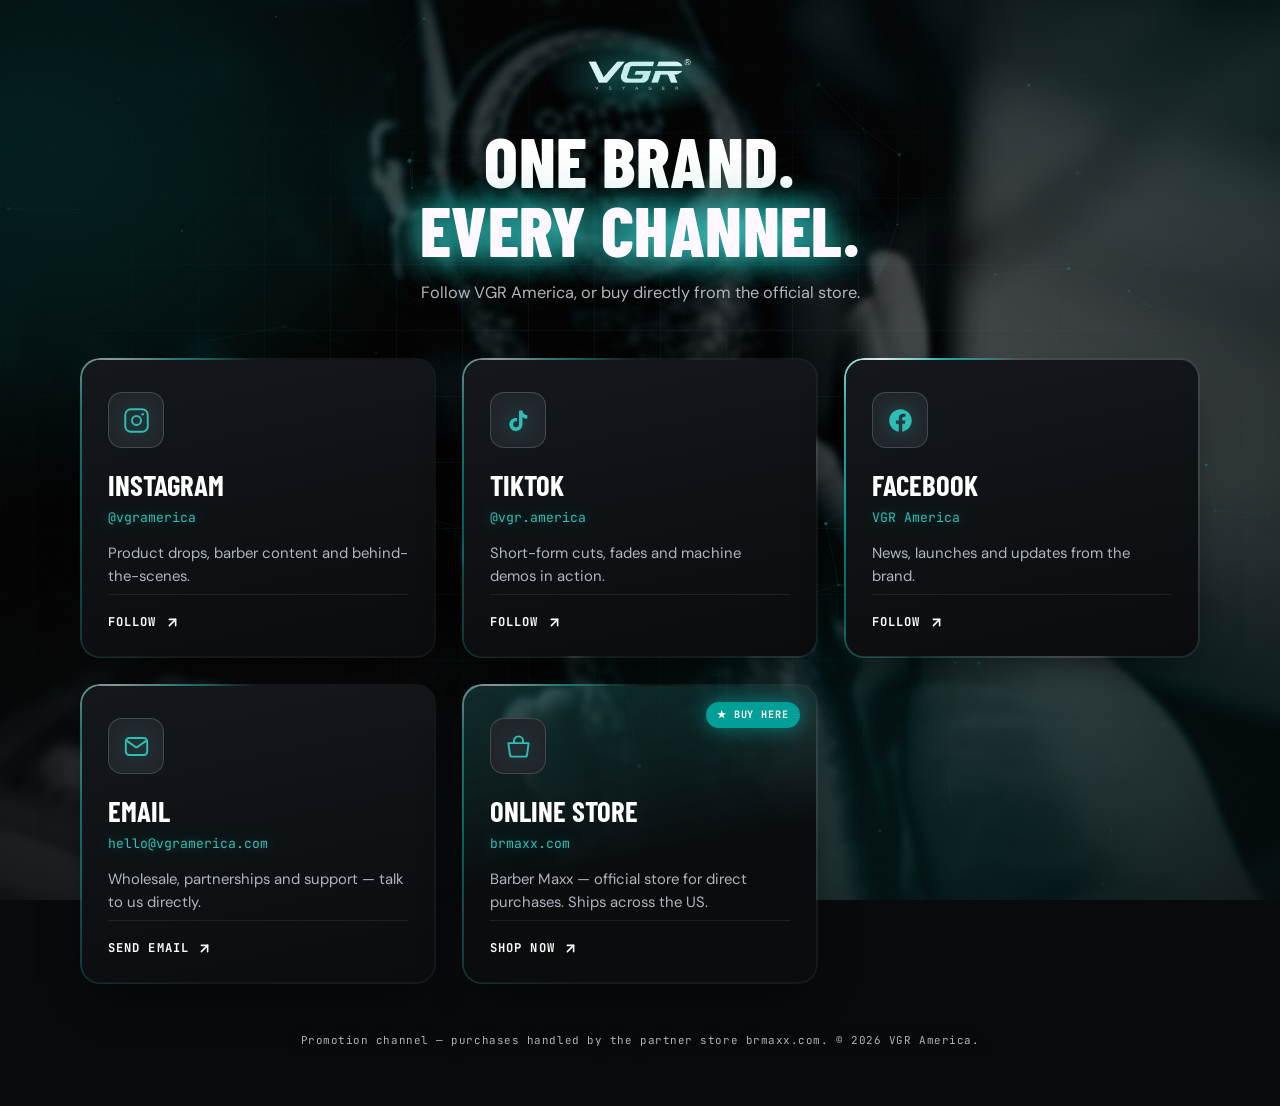
==== index.html @ c3812bc0 "Initial commit: VGR contacts page Co-Authored-By: Claude Opus 5 <noreply@anthropic.com>" ====
<!DOCTYPE html>
<html lang="en">
<head>
<meta charset="UTF-8">
<meta name="viewport" content="width=device-width, initial-scale=1.0">
<title>VGR America — Contacts</title>
<meta name="description" content="Official VGR America channels: Instagram, TikTok, Facebook, email (hello@vgramerica.com) and the Barber Maxx store (brmaxx.com) for direct purchases.">
<meta name="robots" content="index, follow">
<meta property="og:title" content="VGR America — Contacts">
<meta property="og:description" content="Instagram, TikTok, Facebook, email and the official store for direct purchases.">
<meta property="og:type" content="website">
<link rel="preconnect" href="https://fonts.googleapis.com">
<link rel="preconnect" href="https://fonts.gstatic.com" crossorigin>
<link rel="stylesheet" href="styles.css">
<link rel="stylesheet" href="contacts.css">
</head>
<body class="contacts-page">

<!-- FX LAYERS -->
<div class="fx" aria-hidden="true">
  <div class="fx-media">
    <img class="fx-photo" src="assets/img/bg/clipper-blue.jpg" alt="" fetchpriority="high">
    <video class="fx-video" id="fxVideo" playsinline muted loop preload="none" poster="assets/img/bg/clipper-blue.jpg">
      <source src="assets/video/bg.mp4" type="video/mp4">
    </video>
  </div>
  <div class="fx-duotone"></div>
  <div class="fx-aurora"></div>
  <div class="fx-grid"></div>
  <div class="fx-scan"></div>
  <canvas class="fx-particles" id="fxParticles"></canvas>
  <div class="fx-noise"></div>
  <div class="fx-vignette"></div>
</div>

<main class="stage">

  <div class="brandmark reveal" style="--d:0ms">
    <img src="assets/img/brand/logo-vgr-white.png" alt="VGR Voyager" width="120" height="35">
    <span class="brandmark-glow" aria-hidden="true"></span>
  </div>

  <h1 class="stage-title reveal" style="--d:90ms">
    <span class="line">One brand.</span>
    <span class="line accent" data-text="Every channel.">Every channel.</span>
  </h1>

  <p class="stage-sub reveal" style="--d:180ms">Follow VGR America, or buy directly from the official store.</p>

  <div class="cgrid">

    <!-- INSTAGRAM -->
    <a class="ccard reveal" style="--d:280ms" href="https://www.instagram.com/vgramerica/" target="_blank" rel="noopener" aria-label="VGR America on Instagram">
      <span class="ccard-beam" aria-hidden="true"></span>
      <span class="ccard-spot" aria-hidden="true"></span>
      <span class="ccard-inner">
        <span class="ccard-icon" aria-hidden="true">
          <svg viewBox="0 0 24 24" fill="none" stroke="currentColor" stroke-width="1.7" stroke-linecap="round" stroke-linejoin="round">
            <rect x="2" y="2" width="20" height="20" rx="5"></rect>
            <circle cx="12" cy="12" r="4"></circle>
            <circle cx="17.5" cy="6.5" r="1.1" fill="currentColor" stroke="none"></circle>
          </svg>
        </span>
        <span class="ccard-label">Instagram</span>
        <span class="ccard-handle">@vgramerica</span>
        <span class="ccard-desc">Product drops, barber content and behind-the-scenes.</span>
        <span class="ccard-go">
          <span class="ccard-go-text">Follow</span>
          <svg viewBox="0 0 24 24" fill="none" stroke="currentColor" stroke-width="2.5" stroke-linecap="round" stroke-linejoin="round" aria-hidden="true"><path d="M7 17 17 7"></path><path d="M7 7h10v10"></path></svg>
        </span>
      </span>
    </a>

    <!-- TIKTOK -->
    <a class="ccard reveal" style="--d:380ms" href="https://www.tiktok.com/@vgr.america" target="_blank" rel="noopener" aria-label="VGR America on TikTok">
      <span class="ccard-beam" aria-hidden="true"></span>
      <span class="ccard-spot" aria-hidden="true"></span>
      <span class="ccard-inner">
        <span class="ccard-icon" aria-hidden="true">
          <svg viewBox="0 0 24 24" fill="currentColor">
            <path d="M16.6 5.82A4.28 4.28 0 0 1 15.54 3h-3.09v12.4a2.59 2.59 0 1 1-1.84-2.48V9.77a5.86 5.86 0 1 0 4.93 5.78V9.01a7.35 7.35 0 0 0 4.3 1.38V7.3a4.28 4.28 0 0 1-3.24-1.48z"></path>
          </svg>
        </span>
        <span class="ccard-label">TikTok</span>
        <span class="ccard-handle">@vgr.america</span>
        <span class="ccard-desc">Short-form cuts, fades and machine demos in action.</span>
        <span class="ccard-go">
          <span class="ccard-go-text">Follow</span>
          <svg viewBox="0 0 24 24" fill="none" stroke="currentColor" stroke-width="2.5" stroke-linecap="round" stroke-linejoin="round" aria-hidden="true"><path d="M7 17 17 7"></path><path d="M7 7h10v10"></path></svg>
        </span>
      </span>
    </a>

    <!-- FACEBOOK -->
    <a class="ccard reveal" style="--d:480ms" href="https://www.facebook.com/profile.php?id=61591573622554" target="_blank" rel="noopener" aria-label="VGR America on Facebook">
      <span class="ccard-beam" aria-hidden="true"></span>
      <span class="ccard-spot" aria-hidden="true"></span>
      <span class="ccard-inner">
        <span class="ccard-icon" aria-hidden="true">
          <svg viewBox="0 0 24 24" fill="currentColor">
            <path d="M22 12.06C22 6.5 17.52 2 12 2S2 6.5 2 12.06c0 5.02 3.66 9.18 8.44 9.94v-7.03H7.9v-2.91h2.54V9.85c0-2.52 1.49-3.91 3.77-3.91 1.09 0 2.24.2 2.24.2v2.46h-1.26c-1.24 0-1.63.78-1.63 1.57v1.89h2.78l-.44 2.91h-2.34V22c4.78-.76 8.44-4.92 8.44-9.94z"></path>
          </svg>
        </span>
        <span class="ccard-label">Facebook</span>
        <span class="ccard-handle">VGR America</span>
        <span class="ccard-desc">News, launches and updates from the brand.</span>
        <span class="ccard-go">
          <span class="ccard-go-text">Follow</span>
          <svg viewBox="0 0 24 24" fill="none" stroke="currentColor" stroke-width="2.5" stroke-linecap="round" stroke-linejoin="round" aria-hidden="true"><path d="M7 17 17 7"></path><path d="M7 7h10v10"></path></svg>
        </span>
      </span>
    </a>

    <!-- EMAIL -->
    <a class="ccard reveal" style="--d:580ms" href="mailto:hello@vgramerica.com" aria-label="Email VGR America at hello@vgramerica.com">
      <span class="ccard-beam" aria-hidden="true"></span>
      <span class="ccard-spot" aria-hidden="true"></span>
      <span class="ccard-inner">
        <span class="ccard-icon" aria-hidden="true">
          <svg viewBox="0 0 24 24" fill="none" stroke="currentColor" stroke-width="1.7" stroke-linecap="round" stroke-linejoin="round">
            <rect x="2.5" y="4.5" width="19" height="15" rx="3"></rect>
            <path d="m3.5 7 7.4 5.3a2 2 0 0 0 2.2 0L20.5 7"></path>
          </svg>
        </span>
        <span class="ccard-label">Email</span>
        <span class="ccard-handle">hello@vgramerica.com</span>
        <span class="ccard-desc">Wholesale, partnerships and support — talk to us directly.</span>
        <span class="ccard-go">
          <span class="ccard-go-text">Send Email</span>
          <svg viewBox="0 0 24 24" fill="none" stroke="currentColor" stroke-width="2.5" stroke-linecap="round" stroke-linejoin="round" aria-hidden="true"><path d="M7 17 17 7"></path><path d="M7 7h10v10"></path></svg>
        </span>
      </span>
    </a>

    <!-- STORE -->
    <a class="ccard ccard-featured reveal" style="--d:680ms" href="https://brmaxx.com" target="_blank" rel="nofollow sponsored noopener" aria-label="Buy at Barber Maxx store">
      <span class="ccard-beam" aria-hidden="true"></span>
      <span class="ccard-spot" aria-hidden="true"></span>
      <span class="ccard-inner">
        <span class="ccard-badge">★ Buy here</span>
        <span class="ccard-icon" aria-hidden="true">
          <svg viewBox="0 0 24 24" fill="none" stroke="currentColor" stroke-width="1.7" stroke-linecap="round" stroke-linejoin="round">
            <path d="M3 9h18l-1.4 10.2A2 2 0 0 1 17.6 21H6.4a2 2 0 0 1-2-1.8L3 9Z"></path>
            <path d="M8 9V7a4 4 0 0 1 8 0v2"></path>
          </svg>
        </span>
        <span class="ccard-label">Online Store</span>
        <span class="ccard-handle">brmaxx.com</span>
        <span class="ccard-desc">Barber Maxx — official store for direct purchases. Ships across the US.</span>
        <span class="ccard-go">
          <span class="ccard-go-text">Shop Now</span>
          <svg viewBox="0 0 24 24" fill="none" stroke="currentColor" stroke-width="2.5" stroke-linecap="round" stroke-linejoin="round" aria-hidden="true"><path d="M7 17 17 7"></path><path d="M7 7h10v10"></path></svg>
        </span>
      </span>
    </a>

  </div>

  <p class="stage-foot reveal" style="--d:800ms">
    Promotion channel — purchases handled by the partner store brmaxx.com.
    © <span id="year"></span> VGR America.
  </p>

</main>

<script src="fx.js"></script>
</body>
</html>
---- styles.css ----
@import url('https://fonts.googleapis.com/css2?family=Barlow+Condensed:wght@500;600;700;800&family=DM+Sans:ital,opsz,wght@0,9..40,300;0,9..40,400;0,9..40,500;0,9..40,600;0,9..40,700;1,9..40,400&family=JetBrains+Mono:wght@400;700&display=swap');

:root{
  --vgr-font-display: 'Barlow Condensed', 'Arial Narrow', sans-serif;
  --vgr-font-body:    'DM Sans', system-ui, sans-serif;
  --vgr-font-mono:    'JetBrains Mono', ui-monospace, monospace;

  --vgr-ink:        #080A0C;
  --vgr-black:      #111316;
  --vgr-surface:    #181B1F;
  --vgr-surface-2:  #21252A;
  --vgr-surface-3:  #2A2E34;
  --vgr-white:      #FFFFFF;
  --vgr-line:        rgba(255,255,255,0.08);
  --vgr-line-strong: rgba(255,255,255,0.16);

  --vgr-fg:        #FFFFFF;
  --vgr-fg-2:      #B0B4BD;
  --vgr-fg-3:      #6A6D75;

  --vgr-green:        #029E97;
  --vgr-green-bright: #2DBFB6;
  --vgr-green-deep:   #017A75;
  --vgr-green-soft:   rgba(2,158,151,0.14);
  --vgr-green-line:   rgba(2,158,151,0.40);

  --vgr-chrome:        #C8CBD4;
  --vgr-chrome-bright: #E8EAF0;
  --vgr-chrome-soft:   rgba(200,203,212,0.10);
  --vgr-chrome-line:   rgba(200,203,212,0.30);

  --vgr-success: #3FB57A;

  --vgr-r-sm:  6px;
  --vgr-r-md:  10px;
  --vgr-r-lg:  16px;
  --vgr-r-xl:  24px;
  --vgr-r-pill: 999px;

  --vgr-shadow-md: 0 8px 24px -8px rgba(0,0,0,0.70);
  --vgr-shadow-lg: 0 24px 60px -18px rgba(0,0,0,0.82);
  --vgr-glow-green: 0 10px 34px -10px rgba(2,158,151,0.55);
  --vgr-inset-top: inset 0 1px 0 rgba(255,255,255,0.06);

  --vgr-ease-out: cubic-bezier(0.16, 1, 0.3, 1);
  --vgr-maxw: 1240px;
}

*,*::before,*::after{box-sizing:border-box;margin:0;padding:0;}
html{scroll-behavior:smooth;}
body{
  background:var(--vgr-ink);
  color:var(--vgr-fg);
  font-family:var(--vgr-font-body);
  line-height:1.6;
  overflow-x:hidden;
}
img{max-width:100%;height:auto;display:block;}
a{color:inherit;text-decoration:none;}
ul{list-style:none;}
.container{width:100%;max-width:var(--vgr-maxw);margin:0 auto;padding:0 24px;}

h1,h2,h3,h4{
  font-family:var(--vgr-font-display);
  text-transform:uppercase;
  line-height:1.05;
  letter-spacing:0.01em;
  font-weight:700;
}

.eyebrow{
  display:inline-block;
  font-family:var(--vgr-font-mono);
  font-weight:700;
  font-size:11px;
  letter-spacing:0.28em;
  text-transform:uppercase;
  color:var(--vgr-green);
  margin-bottom:14px;
}

.section{padding:72px 0;position:relative;}
.section-alt{background:var(--vgr-surface);}
.section-title{font-size:clamp(1.8rem,5vw,2.6rem);margin-bottom:14px;}
.section-sub{color:var(--vgr-fg-2);font-size:1.05rem;max-width:640px;margin-bottom:40px;}
.center{text-align:center;margin-left:auto;margin-right:auto;}

/* Buttons */
.btn{
  display:inline-flex;align-items:center;justify-content:center;gap:10px;
  font-family:var(--vgr-font-display);font-weight:700;text-transform:uppercase;letter-spacing:0.05em;
  padding:16px 34px;border-radius:var(--vgr-r-sm);border:1px solid transparent;cursor:pointer;font-size:1rem;
  transition:filter .2s ease, transform .2s ease, border-color .2s ease, background .2s ease;
}
.btn:hover{transform:translateY(-2px);}
.btn-primary{background:var(--vgr-green);color:#04120F;box-shadow:var(--vgr-glow-green);}
.btn-primary:hover{background:var(--vgr-green-bright);}
.btn-outline{background:transparent;border-color:var(--vgr-line-strong);color:var(--vgr-fg);}
.btn-outline:hover{border-color:var(--vgr-green);color:var(--vgr-green);}
.btn-sm{padding:10px 18px;font-size:0.82rem;}

/* Header */
header{
  position:fixed;top:0;left:0;right:0;z-index:100;
  background:rgba(8,10,12,0.82);backdrop-filter:blur(10px);
  border-bottom:1px solid var(--vgr-line);
}
.nav-wrap{display:flex;align-items:center;justify-content:space-between;height:78px;}
.logo img{height:26px;width:auto;}
nav.desktop-nav{display:none;}
nav.desktop-nav ul{display:flex;gap:32px;align-items:center;}
nav.desktop-nav a{
  font-family:var(--vgr-font-mono);font-size:0.75rem;letter-spacing:0.14em;text-transform:uppercase;
  color:var(--vgr-fg-2);transition:color .2s;
}
nav.desktop-nav a:hover{color:var(--vgr-green);}
.nav-cta{display:none;}
.menu-toggle{display:flex;flex-direction:column;gap:5px;background:none;border:none;cursor:pointer;padding:8px;}
.menu-toggle span{width:24px;height:2px;background:var(--vgr-fg);display:block;}
@media(min-width:900px){
  .menu-toggle{display:none;}
  .nav-cta{display:inline-flex;}
  nav.desktop-nav{display:block;}
}
.mobile-nav{display:none;flex-direction:column;background:var(--vgr-surface);border-top:1px solid var(--vgr-line);}
.mobile-nav.open{display:flex;}
.mobile-nav a{
  padding:16px 24px;border-bottom:1px solid var(--vgr-line);
  font-family:var(--vgr-font-mono);text-transform:uppercase;letter-spacing:0.1em;font-size:0.8rem;color:var(--vgr-fg-2);
}
@media(min-width:900px){.mobile-nav{display:none !important;}}

/* Hero (catalog) */
.hero{
  position:relative;min-height:64vh;display:flex;align-items:center;
  padding-top:150px;padding-bottom:60px;
  background:var(--vgr-ink);
  border-bottom:1px solid var(--vgr-line);
  overflow:hidden;
}
.hero::before{
  content:'';position:absolute;inset:0;z-index:1;
  background:radial-gradient(60% 60% at 80% 10%, rgba(2,158,151,0.16), transparent 60%);
}
.hero-image{
  position:absolute;top:0;right:0;bottom:0;
  width:66%;z-index:1;pointer-events:none;
  -webkit-mask-image:linear-gradient(90deg, transparent 0%, rgba(0,0,0,.5) 22%, #000 42%);
  mask-image:linear-gradient(90deg, transparent 0%, rgba(0,0,0,.5) 22%, #000 42%);
}
.hero-image img{width:100%;height:100%;object-fit:cover;object-position:60% center;}
@media(max-width:760px){
  .hero-image{width:100%;opacity:.35;
    -webkit-mask-image:linear-gradient(90deg, transparent 0%, rgba(0,0,0,.35) 30%, #000 60%);
    mask-image:linear-gradient(90deg, transparent 0%, rgba(0,0,0,.35) 30%, #000 60%);}
}
.hero-content{position:relative;z-index:2;max-width:760px;}
.hero h1{font-size:clamp(2.4rem,7vw,4rem);margin-bottom:20px;}
.hero h1 span{color:var(--vgr-green);}
.hero p.hero-sub{color:var(--vgr-fg-2);font-size:1.1rem;max-width:560px;margin-bottom:32px;}
.hero-stats{display:flex;flex-wrap:wrap;gap:32px;margin-top:44px;}
.hero-stat{border-left:2px solid var(--vgr-green);padding-left:14px;}
.hero-stat b{display:block;font-family:var(--vgr-font-display);font-size:1.8rem;}
.hero-stat span{font-family:var(--vgr-font-mono);font-size:0.72rem;letter-spacing:0.1em;text-transform:uppercase;color:var(--vgr-fg-3);}

/* Product grid */
.grid{
  display:grid;grid-template-columns:1fr;gap:24px;
}
@media(min-width:640px){.grid{grid-template-columns:repeat(2,1fr);}}
@media(min-width:1000px){.grid{grid-template-columns:repeat(3,1fr);}}
.pgrid{grid-template-columns:1fr;gap:28px;}
@media(min-width:640px){.pgrid{grid-template-columns:repeat(2,1fr);gap:28px;}}
@media(min-width:1000px){.pgrid{grid-template-columns:repeat(2,1fr);gap:32px;}}

/* Premium product cards (home showcase) */
.pcard{
  position:relative;
  display:flex;flex-direction:column;
  background:var(--vgr-surface);
  border:1px solid var(--vgr-line);
  border-radius:var(--vgr-r-lg);
  overflow:hidden;
  box-shadow:var(--vgr-shadow-md),var(--vgr-inset-top);
  transition:border-color .3s ease, transform .3s ease, box-shadow .3s ease;
}
.pcard::before{
  content:'';position:absolute;inset:-1px;z-index:0;border-radius:inherit;
  background:radial-gradient(70% 60% at 50% 100%, rgba(2,158,151,0.18), transparent 70%);
  opacity:0;transition:opacity .35s ease;pointer-events:none;
}
.pcard:hover{border-color:var(--vgr-green-line);transform:translateY(-4px);box-shadow:0 0 0 1px rgba(45,191,182,.20), var(--vgr-shadow-lg);}
.pcard:hover::before{opacity:1;}

.pcard-media{
  position:relative;display:block;aspect-ratio:1/1;overflow:hidden;
  background:radial-gradient(120% 90% at 50% 30%, #23262d 0%, #14151a 70%);
}
.pcard-media img{
  width:100%;height:100%;object-fit:cover;
  transition:transform .7s var(--vgr-ease-out);
}
.pcard:hover .pcard-media img{transform:scale(1.07);}
.pcard-scrim{
  position:absolute;inset:0;pointer-events:none;
  background:linear-gradient(180deg, transparent 38%, rgba(8,10,12,.5) 66%, rgba(8,10,12,.96) 100%);
}
.pcard-badge{
  position:absolute;top:14px;left:14px;z-index:1;font-family:var(--vgr-font-mono);font-weight:700;font-size:10px;
  letter-spacing:0.12em;text-transform:uppercase;padding:6px 11px;border-radius:var(--vgr-r-pill);
  background:var(--vgr-chrome-soft);color:var(--vgr-chrome-bright);border:1px solid var(--vgr-chrome-line);
  backdrop-filter:blur(6px);
}
.pcard-name{
  position:absolute;left:20px;right:20px;bottom:16px;z-index:1;
  font-size:clamp(1.3rem,3vw,1.6rem);color:var(--vgr-white);
  text-shadow:0 2px 14px rgba(0,0,0,.65);
}
.pcard-cta{padding:16px 18px 20px;}

/* Shop Now — animated moving-border CTA */
.shop-btn{
  position:relative;display:inline-block;width:100%;height:56px;
  border-radius:12px;outline-offset:4px;
  filter:drop-shadow(0 0 14px rgba(2,158,151,.28));
  transition:filter .3s ease;
}
.pcard-cta .shop-btn{display:block;width:100%;}
.product-actions .shop-btn{width:auto;min-width:280px;}
@media(max-width:480px){.product-actions .shop-btn{min-width:0;width:100%;}}
.shop-btn:hover,.shop-btn:focus-visible{filter:drop-shadow(0 0 30px rgba(45,191,182,.5));}
.shop-btn:focus-visible{outline:2px solid var(--vgr-green-bright);}

.shop-btn-border{position:absolute;inset:0;border-radius:inherit;overflow:hidden;}
.shop-btn-track{position:absolute;inset:0;width:100%;height:100%;display:block;}
.shop-btn-rect{fill:none;}
.shop-btn-glow{
  position:absolute;top:0;left:0;width:150px;height:150px;
  margin-left:-75px;margin-top:-75px;border-radius:50%;
  filter:blur(14px);opacity:1;will-change:transform;pointer-events:none;
  background:radial-gradient(circle, rgba(180,250,255,.95) 0%, rgba(45,191,182,.92) 25%, rgba(2,158,151,.85) 45%, transparent 72%);
}

.shop-btn-face{
  position:absolute;inset:2px;border-radius:10px;z-index:1;
  display:flex;align-items:center;justify-content:center;gap:10px;
  background:#0E1417;border:1px solid rgba(45,191,182,.35);color:#fff;
  font-family:var(--vgr-font-display);font-weight:700;font-size:1.05rem;
  text-transform:uppercase;letter-spacing:0.06em;
  box-shadow:0 0 22px rgba(45,191,182,.2);
  transition:box-shadow .3s ease, border-color .3s ease, background-color .3s ease;
}
.shop-btn-icon{width:19px;height:19px;transition:transform .3s ease;flex-shrink:0;}
.shop-btn:hover .shop-btn-face,.shop-btn:focus-visible .shop-btn-face{
  border-color:rgba(45,191,182,.8);background:#0F1D20;
  box-shadow:0 0 42px rgba(45,191,182,.5);
}
.shop-btn:hover .shop-btn-icon,.shop-btn:focus-visible .shop-btn-icon{transform:translate(2px,-2px);}

@media(prefers-reduced-motion:reduce){
  .shop-btn-glow{transition:none;}
}
@media(max-width:640px){
  .shop-btn-glow{width:110px;height:110px;margin-left:-55px;margin-top:-55px;filter:blur(11px);}
  .shop-btn{filter:drop-shadow(0 0 10px rgba(2,158,151,.25));}
}

.card{
  background:var(--vgr-surface);border:1px solid var(--vgr-line);border-radius:var(--vgr-r-lg);
  overflow:hidden;box-shadow:var(--vgr-shadow-md),var(--vgr-inset-top);
  transition:border-color .25s, transform .25s;
  display:flex;flex-direction:column;
}
.card:hover{border-color:var(--vgr-green-line);transform:translateY(-4px);}
.card-ph{
  aspect-ratio:1/1;position:relative;overflow:hidden;
  background:radial-gradient(120% 90% at 50% 30%, #23262d 0%, #14151a 70%);
}
.card-ph img{width:100%;height:100%;object-fit:cover;}
.card-badge{
  position:absolute;top:12px;left:12px;font-family:var(--vgr-font-mono);font-weight:700;font-size:10px;
  letter-spacing:0.12em;text-transform:uppercase;padding:5px 10px;border-radius:var(--vgr-r-pill);
  background:var(--vgr-chrome-soft);color:var(--vgr-chrome-bright);border:1px solid var(--vgr-chrome-line);
}
.card-body{padding:20px 20px 22px;display:flex;flex-direction:column;gap:10px;flex:1;}
.card-sku{font-family:var(--vgr-font-mono);font-size:11px;letter-spacing:0.1em;color:var(--vgr-fg-3);text-transform:uppercase;}
.card-name{font-size:1.35rem;}
.card-desc{color:var(--vgr-fg-2);font-size:0.9rem;flex:1;}
.card-foot{display:flex;align-items:center;justify-content:space-between;margin-top:8px;}
.card-price{font-family:var(--vgr-font-display);font-weight:700;font-size:1.6rem;}
.card-price small{font-family:var(--vgr-font-mono);font-size:0.7rem;color:var(--vgr-success);text-transform:uppercase;letter-spacing:0.08em;display:block;font-weight:400;}

/* Product page */
.product-top{padding-top:130px;}
.product-layout{display:grid;grid-template-columns:1fr;gap:40px;}
@media(min-width:900px){.product-layout{grid-template-columns:1.05fr 0.95fr;align-items:start;}}

.gallery-main{
  border-radius:var(--vgr-r-lg);overflow:hidden;border:1px solid var(--vgr-line);
  background:radial-gradient(120% 90% at 50% 30%, #23262d 0%, #14151a 70%);
  aspect-ratio:1/1;
}
.gallery-main img{width:100%;height:100%;object-fit:cover;}
.gallery-thumbs{display:grid;grid-template-columns:repeat(auto-fill,minmax(64px,1fr));gap:10px;margin-top:12px;}
.gallery-thumbs button{
  border-radius:var(--vgr-r-sm);overflow:hidden;border:1px solid var(--vgr-line);background:var(--vgr-surface);
  cursor:pointer;padding:0;aspect-ratio:1/1;transition:border-color .2s;
}
.gallery-thumbs button img{width:100%;height:100%;object-fit:cover;}
.gallery-thumbs button.active{border-color:var(--vgr-green);}

.product-info .eyebrow{margin-bottom:10px;}
.product-info h1{font-size:clamp(1.9rem,3.6vw,2.8rem);margin-bottom:10px;}
.product-price-row{display:flex;align-items:baseline;gap:14px;margin:18px 0 6px;}
.product-price{font-family:var(--vgr-font-display);font-weight:700;font-size:2.2rem;}
.avail{font-family:var(--vgr-font-mono);font-size:0.72rem;letter-spacing:0.08em;text-transform:uppercase;color:var(--vgr-success);}
.product-desc{color:var(--vgr-fg-2);margin:18px 0 26px;font-size:1rem;}
.product-actions{display:flex;flex-wrap:wrap;gap:14px;margin-bottom:8px;}
.tag-row{display:flex;flex-wrap:wrap;gap:8px;margin-top:24px;}
.tag{
  font-family:var(--vgr-font-mono);font-size:10px;letter-spacing:0.08em;text-transform:uppercase;
  padding:5px 10px;border-radius:var(--vgr-r-pill);border:1px solid var(--vgr-line-strong);color:var(--vgr-fg-3);
}

.feature-list{display:flex;flex-direction:column;gap:14px;margin:26px 0;}
.feature-item{display:flex;gap:14px;align-items:flex-start;border-bottom:1px solid var(--vgr-line);padding-bottom:14px;}
.feature-item .dot{width:8px;height:8px;border-radius:50%;background:var(--vgr-green);margin-top:8px;flex-shrink:0;}
.feature-item p{color:var(--vgr-fg-2);font-size:0.95rem;}
.feature-item strong{color:var(--vgr-fg);}

.box-contents{margin-top:26px;}
.box-contents h3{font-size:1.1rem;margin-bottom:14px;}
.box-contents ul{display:flex;flex-direction:column;gap:8px;}
.box-contents li{color:var(--vgr-fg-2);font-size:0.92rem;padding-left:18px;position:relative;}
.box-contents li::before{content:'—';position:absolute;left:0;color:var(--vgr-green);}

.table-wrap{overflow-x:auto;border:1px solid var(--vgr-line);border-radius:var(--vgr-r-lg);margin-top:12px;}
table.spec-table{width:100%;border-collapse:collapse;min-width:380px;}
.spec-table td{padding:14px 20px;border-bottom:1px solid var(--vgr-line);font-size:0.92rem;}
.spec-table tr:last-child td{border-bottom:none;}
.spec-table td:first-child{
  color:var(--vgr-fg-3);width:40%;font-family:var(--vgr-font-mono);text-transform:uppercase;font-size:0.72rem;letter-spacing:0.06em;
}
.spec-table td:last-child{font-weight:600;color:var(--vgr-fg);}
.spec-table tr:nth-child(odd){background:rgba(255,255,255,.02);}

.crumb{font-family:var(--vgr-font-mono);font-size:0.72rem;letter-spacing:0.08em;text-transform:uppercase;color:var(--vgr-fg-3);margin-bottom:18px;display:block;}
.crumb a{color:var(--vgr-fg-2);}
.crumb a:hover{color:var(--vgr-green);}

/* Related */
.related-grid{display:grid;grid-template-columns:1fr;gap:20px;}
@media(min-width:640px){.related-grid{grid-template-columns:repeat(3,1fr);}}

/* CTA final */
.cta-final{
  text-align:center;
  background:radial-gradient(circle at 50% 0%, rgba(2,158,151,.14), transparent 60%), var(--vgr-surface);
  border-top:1px solid var(--vgr-line);
}
.cta-final h2{font-size:clamp(1.8rem,5vw,2.6rem);margin-bottom:16px;}
.cta-final p{color:var(--vgr-fg-2);margin-bottom:32px;max-width:520px;margin-left:auto;margin-right:auto;}

/* Footer */
footer{background:var(--vgr-ink);border-top:1px solid var(--vgr-line);padding:50px 0 30px;}
.footer-top{display:flex;flex-direction:column;gap:24px;align-items:flex-start;margin-bottom:30px;}
@media(min-width:700px){.footer-top{flex-direction:row;justify-content:space-between;align-items:center;}}
.footer-top img{height:24px;}
footer nav ul{display:flex;flex-wrap:wrap;gap:20px;}
footer nav a{font-family:var(--vgr-font-mono);font-size:0.72rem;letter-spacing:0.08em;text-transform:uppercase;color:var(--vgr-fg-2);}
footer nav a:hover{color:var(--vgr-green);}
.footer-disclaimer{color:var(--vgr-fg-3);font-size:0.78rem;line-height:1.7;border-top:1px solid var(--vgr-line);padding-top:24px;}

/* Fade in */
.fade-in{opacity:0;transform:translateY(24px);transition:opacity .7s var(--vgr-ease-out), transform .7s var(--vgr-ease-out);}
.fade-in.in-view{opacity:1;transform:translateY(0);}
---- contacts.css ----
/* ============================================================
   VGR America — Contacts (FX build)
   Reuses palette/fonts from styles.css
   ============================================================ */

.contacts-page{
  min-height:100dvh;
  background:var(--vgr-ink);
  display:flex;
  align-items:center;
  justify-content:center;
  padding:56px 20px;
  position:relative;
  overflow-x:hidden;
}

/* ---------- BACKGROUND FX ---------- */
.fx{position:fixed;inset:0;z-index:0;pointer-events:none;overflow:hidden;}

/* real media layer (photo → video crossfade) */
.fx-media{position:absolute;inset:-4%;}
.fx-media img,
.fx-media video{
  position:absolute;inset:0;
  width:100%;height:100%;
  object-fit:cover;object-position:center;
  filter:grayscale(55%) contrast(126%) saturate(90%) brightness(.26) blur(3px);
  transform:scale(1.08);
  animation:mediaDrift 34s ease-in-out infinite alternate;
  will-change:transform;
}
.fx-photo{opacity:1;transition:opacity 1.2s ease;}
.fx-video{opacity:0;transition:opacity 1.4s ease;}
.fx-media.video-on .fx-photo{opacity:0;}
.fx-media.video-on .fx-video{opacity:1;}
@keyframes mediaDrift{
  0%{transform:scale(1.08) translate3d(0,0,0);}
  100%{transform:scale(1.18) translate3d(-1.5%,-2%,0);}
}

/* teal duotone wash over the media */
.fx-duotone{
  position:absolute;inset:0;
  background:
    linear-gradient(150deg, rgba(2,158,151,.42) 0%, rgba(4,10,12,.30) 48%, rgba(1,122,117,.38) 100%),
    linear-gradient(0deg, rgba(8,10,12,.82) 0%, rgba(8,10,12,.55) 100%);
  mix-blend-mode:color;
}
.fx-duotone::after{
  content:"";position:absolute;inset:0;
  background:rgba(8,10,12,.70);
}

/* aurora blobs */
.fx-aurora{
  position:absolute;inset:-30%;
  background:
    radial-gradient(38% 44% at 18% 26%, rgba(2,158,151,0.42) 0%, transparent 62%),
    radial-gradient(32% 40% at 82% 18%, rgba(45,191,182,0.30) 0%, transparent 64%),
    radial-gradient(46% 50% at 66% 84%, rgba(1,122,117,0.36) 0%, transparent 66%),
    radial-gradient(30% 36% at 30% 78%, rgba(200,203,212,0.10) 0%, transparent 62%);
  filter:blur(28px) saturate(125%);
  animation:auroraDrift 26s ease-in-out infinite alternate;
  will-change:transform;
  mix-blend-mode:screen;
  opacity:.78;
}
@keyframes auroraDrift{
  0%  {transform:translate3d(-3%,-2%,0) scale(1)   rotate(0deg);}
  50% {transform:translate3d(3%,2%,0)   scale(1.12) rotate(6deg);}
  100%{transform:translate3d(-2%,3%,0)  scale(1.05) rotate(-5deg);}
}

/* perspective grid */
.fx-grid{
  position:absolute;inset:0;
  background-image:
    linear-gradient(rgba(2,158,151,0.16) 1px, transparent 1px),
    linear-gradient(90deg, rgba(2,158,151,0.16) 1px, transparent 1px);
  background-size:66px 66px;
  mask-image:radial-gradient(ellipse 80% 70% at 50% 45%, #000 20%, transparent 78%);
  -webkit-mask-image:radial-gradient(ellipse 80% 70% at 50% 45%, #000 20%, transparent 78%);
  animation:gridPan 22s linear infinite;
  opacity:0.55;
}
@keyframes gridPan{to{background-position:66px 66px, 66px 66px;}}

/* scan sweep */
.fx-scan{
  position:absolute;left:0;right:0;height:36vh;top:-40vh;
  background:linear-gradient(180deg,
    transparent 0%,
    rgba(45,191,182,0.05) 42%,
    rgba(45,191,182,0.14) 50%,
    rgba(45,191,182,0.05) 58%,
    transparent 100%);
  animation:scanFall 8.5s cubic-bezier(.5,0,.5,1) infinite;
  mix-blend-mode:screen;
}
@keyframes scanFall{
  0%{transform:translateY(0);opacity:0;}
  12%{opacity:1;}
  88%{opacity:1;}
  100%{transform:translateY(180vh);opacity:0;}
}

.fx-particles{position:absolute;inset:0;width:100%;height:100%;opacity:0.85;}

/* film noise */
.fx-noise{
  position:absolute;inset:-200px;
  opacity:0.045;
  background-image:url("data:image/svg+xml;utf8,<svg xmlns='http://www.w3.org/2000/svg' width='160' height='160'><filter id='n'><feTurbulence type='fractalNoise' baseFrequency='0.85' numOctaves='3'/></filter><rect width='160' height='160' filter='url(%23n)'/></svg>");
  animation:noiseShift .6s steps(3) infinite;
}
@keyframes noiseShift{
  0%{transform:translate(0,0);}33%{transform:translate(-14px,9px);}66%{transform:translate(11px,-12px);}100%{transform:translate(0,0);}
}

.fx-vignette{
  position:absolute;inset:0;
  background:radial-gradient(ellipse 92% 78% at 50% 46%, transparent 30%, rgba(4,6,8,0.88) 100%);
}

/* ---------- STAGE ---------- */
.stage{
  position:relative;z-index:1;
  width:100%;max-width:1120px;
  text-align:center;
}

.brandmark{position:relative;display:inline-block;margin-bottom:26px;}
.brandmark img{filter:drop-shadow(0 0 22px rgba(2,158,151,0.55));}
.brandmark-glow{
  position:absolute;inset:-60% -30%;
  background:radial-gradient(ellipse at center, rgba(45,191,182,0.34) 0%, transparent 70%);
  animation:breathe 4.2s ease-in-out infinite;
  pointer-events:none;
}
@keyframes breathe{0%,100%{opacity:.45;transform:scale(.94);}50%{opacity:1;transform:scale(1.08);}}

.stage-title{
  font-family:var(--vgr-font-display);
  font-weight:800;
  text-transform:uppercase;
  font-size:clamp(2.3rem,7vw,4.4rem);
  line-height:0.98;
  letter-spacing:0.005em;
  margin-bottom:16px;
}
.stage-title .line{display:block;}
.stage-title .accent{
  position:relative;
  color:var(--vgr-green-bright);
  text-shadow:0 0 32px rgba(45,191,182,0.55), 0 0 78px rgba(2,158,151,0.32);
}
/* chromatic glitch */
.stage-title .accent::before,
.stage-title .accent::after{
  content:attr(data-text);
  position:absolute;left:0;top:0;width:100%;
  pointer-events:none;
}
.stage-title .accent::before{color:#ff3b6b;animation:glitchA 5.5s steps(2,end) infinite;mix-blend-mode:screen;}
.stage-title .accent::after {color:#3bd8ff;animation:glitchB 5.5s steps(2,end) infinite;mix-blend-mode:screen;}
@keyframes glitchA{
  0%,92%,100%{transform:translate(0,0);opacity:0;}
  93%{transform:translate(-3px,1px);opacity:.85;}
  95%{transform:translate(2px,-2px);opacity:.6;}
  97%{transform:translate(-1px,1px);opacity:.4;}
}
@keyframes glitchB{
  0%,92%,100%{transform:translate(0,0);opacity:0;}
  93.5%{transform:translate(3px,-1px);opacity:.85;}
  95.5%{transform:translate(-2px,2px);opacity:.6;}
  97.5%{transform:translate(1px,-1px);opacity:.4;}
}

.stage-sub{
  color:var(--vgr-fg-2);
  font-size:1.02rem;
  max-width:520px;
  margin:0 auto 52px;
}

/* ---------- CARDS ---------- */
.cgrid{
  display:grid;
  grid-template-columns:repeat(auto-fit,minmax(272px,1fr));
  gap:26px;
  perspective:1200px;
}

.ccard{
  --mx:50%; --my:50%; --rx:0deg; --ry:0deg;
  position:relative;
  display:block;
  padding:2px;                       /* room for animated border */
  border-radius:20px;
  background:rgba(255,255,255,0.06);
  transform:perspective(900px) rotateX(var(--rx)) rotateY(var(--ry)) translateZ(0);
  transform-style:preserve-3d;
  transition:transform .18s ease-out, box-shadow .45s ease;
  box-shadow:0 18px 44px -22px rgba(0,0,0,.9);
  isolation:isolate;
}

/* rotating conic border */
.ccard-beam{
  position:absolute;inset:0;border-radius:inherit;
  padding:1.5px;
  background:conic-gradient(from var(--a,0deg),
    transparent 0deg, transparent 200deg,
    var(--vgr-green) 268deg,
    var(--vgr-green-bright) 300deg,
    #eafffd 316deg,
    var(--vgr-green-bright) 332deg,
    transparent 360deg);
  -webkit-mask:linear-gradient(#000 0 0) content-box, linear-gradient(#000 0 0);
  -webkit-mask-composite:xor;
  mask:linear-gradient(#000 0 0) content-box, linear-gradient(#000 0 0);
  mask-composite:exclude;
  animation:spinBeam 4.2s linear infinite;
  opacity:.55;
  transition:opacity .35s ease;
}
@property --a{syntax:'<angle>';inherits:false;initial-value:0deg;}
@keyframes spinBeam{to{--a:360deg;}}
.ccard:nth-child(2) .ccard-beam{animation-duration:5.1s;animation-delay:-1.4s;}
.ccard:nth-child(3) .ccard-beam{animation-duration:3.6s;animation-delay:-2.6s;opacity:.9;}
.ccard:hover .ccard-beam{opacity:1;}

/* cursor spotlight */
.ccard-spot{
  position:absolute;inset:0;border-radius:inherit;
  background:radial-gradient(340px circle at var(--mx) var(--my), rgba(45,191,182,0.20), transparent 62%);
  opacity:0;transition:opacity .35s ease;z-index:3;pointer-events:none;
}
.ccard:hover .ccard-spot{opacity:1;}

.ccard-inner{
  position:relative;z-index:2;
  display:flex;flex-direction:column;align-items:flex-start;gap:6px;
  height:100%;
  padding:32px 26px 24px;
  border-radius:18px;
  text-align:left;
  background:linear-gradient(168deg, #14181C 0%, #0A0C0E 100%);
  overflow:hidden;
  transform:translateZ(30px);
}
/* shimmer sweep */
.ccard-inner::before{
  content:"";position:absolute;top:0;left:-140%;width:60%;height:100%;
  background:linear-gradient(105deg, transparent, rgba(255,255,255,0.10), transparent);
  transform:skewX(-18deg);
  transition:left .85s var(--vgr-ease-out);
  pointer-events:none;
}
.ccard:hover .ccard-inner::before{left:150%;}

.ccard:hover{box-shadow:0 34px 70px -26px rgba(0,0,0,.95), 0 0 44px -12px rgba(2,158,151,.55);}
.ccard:focus-visible{outline:2px solid var(--vgr-green-bright);outline-offset:4px;}
.ccard:active{transform:perspective(900px) scale(.985);}

.ccard-icon{
  position:relative;
  display:inline-flex;align-items:center;justify-content:center;
  width:56px;height:56px;margin-bottom:16px;
  border-radius:14px;
  background:var(--vgr-surface-2);
  border:1px solid var(--vgr-line-strong);
  color:var(--vgr-green-bright);
  transition:transform .5s var(--vgr-ease-out), background .35s ease, color .35s ease, border-color .35s ease;
}
.ccard-icon svg{width:27px;height:27px;filter:drop-shadow(0 0 10px rgba(45,191,182,.45));}
.ccard-icon::after{
  content:"";position:absolute;inset:-6px;border-radius:18px;
  border:1px solid rgba(45,191,182,.45);
  opacity:0;transform:scale(.85);
}
.ccard:hover .ccard-icon{
  transform:translateZ(40px) scale(1.09) rotate(-5deg);
  background:var(--vgr-green-soft);
  border-color:var(--vgr-green-line);
  color:#fff;
}
.ccard:hover .ccard-icon::after{animation:pulseRing 1.6s ease-out infinite;}
@keyframes pulseRing{
  0%{opacity:.9;transform:scale(.85);}
  100%{opacity:0;transform:scale(1.35);}
}

.ccard-label{
  font-family:var(--vgr-font-display);
  font-weight:700;font-size:1.8rem;line-height:1.06;
  text-transform:uppercase;color:var(--vgr-white);
}
.ccard-handle{
  font-family:var(--vgr-font-mono);font-size:.82rem;
  color:var(--vgr-green-bright);word-break:break-all;
  text-shadow:0 0 14px rgba(45,191,182,.45);
}
.ccard-desc{
  margin-top:8px;font-size:.93rem;line-height:1.55;color:var(--vgr-fg-2);
}
.ccard-go{
  display:flex;align-items:center;gap:8px;
  margin-top:auto;padding-top:18px;width:100%;
  border-top:1px solid var(--vgr-line);
  font-family:var(--vgr-font-mono);font-size:.76rem;font-weight:700;
  letter-spacing:.09em;text-transform:uppercase;color:var(--vgr-white);
  transition:color .3s ease;
}
.ccard-go > svg{width:15px;height:15px;transition:transform .4s var(--vgr-ease-out);}
.ccard:hover .ccard-go{color:var(--vgr-green-bright);}
.ccard:hover .ccard-go > svg{transform:translate(4px,-4px);}
/* text scramble-ish slide */
.ccard-go-text{position:relative;overflow:hidden;}
.ccard-go-text::after{
  content:"";position:absolute;left:0;bottom:-2px;height:1px;width:0;
  background:var(--vgr-green-bright);
  transition:width .45s var(--vgr-ease-out);
}
.ccard:hover .ccard-go-text::after{width:100%;}

/* featured */
.ccard-featured .ccard-inner{
  background:linear-gradient(168deg, rgba(2,158,151,.16) 0%, #0A0C0E 58%);
}
.ccard-badge{
  position:absolute;top:16px;right:16px;
  padding:5px 11px;border-radius:var(--vgr-r-pill);
  background:var(--vgr-green);color:#fff;
  font-family:var(--vgr-font-mono);font-size:.64rem;font-weight:700;
  letter-spacing:.09em;text-transform:uppercase;
  box-shadow:0 0 20px rgba(2,158,151,.7);
  animation:badgePulse 2.4s ease-in-out infinite;
}
@keyframes badgePulse{0%,100%{box-shadow:0 0 16px rgba(2,158,151,.5);}50%{box-shadow:0 0 30px rgba(45,191,182,.95);}}

.stage-foot{
  margin-top:48px;
  font-family:var(--vgr-font-mono);
  font-size:.68rem;letter-spacing:.05em;
  color:var(--vgr-fg-2);
  text-shadow:0 2px 10px rgba(0,0,0,.9);
}

/* ---------- ENTRANCE ---------- */
.reveal{
  opacity:0;
  transform:translateY(26px) scale(.97);
  filter:blur(8px);
  animation:revealIn .9s var(--vgr-ease-out) forwards;
  animation-delay:var(--d,0ms);
}
@keyframes revealIn{to{opacity:1;transform:none;filter:blur(0);}}

@media (max-width:700px){
  .contacts-page{padding:36px 16px;}
  .cgrid{grid-template-columns:1fr;gap:16px;}
  .brandmark{margin-bottom:18px;}
  .brandmark img{width:96px;height:auto;}
  .stage-title{font-size:clamp(2rem,9vw,2.8rem);}
  .stage-sub{font-size:.94rem;margin-bottom:30px;}
  .ccard-inner{
    display:grid;
    grid-template-columns:auto 1fr;
    grid-template-areas:
      "icon label"
      "icon handle"
      "desc desc"
      "go   go";
    align-items:center;
    column-gap:14px;row-gap:2px;
    padding:18px 18px 14px;
  }
  .ccard-icon{grid-area:icon;width:46px;height:46px;margin-bottom:0;align-self:center;}
  .ccard-icon svg{width:23px;height:23px;}
  .ccard-label{grid-area:label;font-size:1.35rem;align-self:end;}
  .ccard-handle{grid-area:handle;align-self:start;font-size:.76rem;}
  .ccard-desc{grid-area:desc;margin-top:12px;font-size:.87rem;}
  .ccard-go{grid-area:go;margin-top:12px;padding-top:12px;font-size:.72rem;}
  .ccard-badge{top:12px;right:12px;font-size:.58rem;padding:4px 9px;}
  .stage-foot{margin-top:30px;font-size:.62rem;}
}

@media (prefers-reduced-motion:reduce){
  .fx-aurora,.fx-grid,.fx-scan,.fx-noise,.ccard-beam,.brandmark-glow,
  .ccard-badge,.stage-title .accent::before,.stage-title .accent::after,
  .fx-media img,.fx-media video{animation:none;}
  .fx-video{display:none;}
  .fx-particles{display:none;}
  .reveal{animation:none;opacity:1;transform:none;filter:none;}
  .ccard,.ccard-icon,.ccard-go > svg{transition:none;}
}
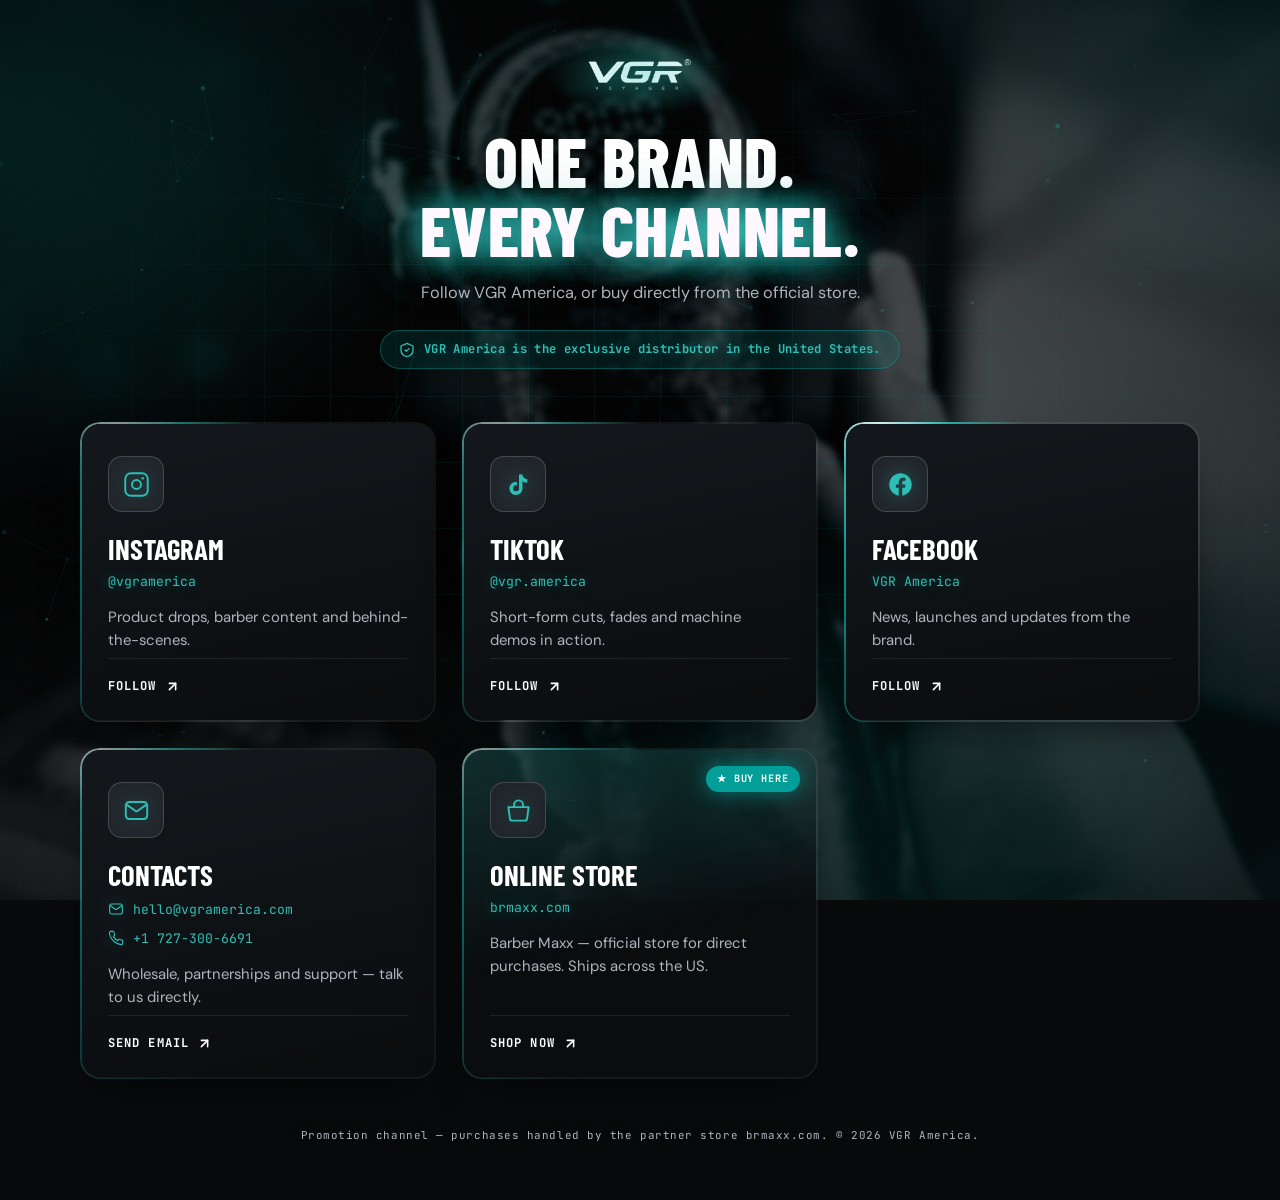
==== commit 0155d322: "Add Contacts card with phone, exclusive distributor badge, and Tawk.to chat widget Rework the Email " ====
--- a/index.html
+++ b/index.html
@@ -46,6 +46,11 @@
   </h1>
 
   <p class="stage-sub reveal" style="--d:180ms">Follow VGR America, or buy directly from the official store.</p>
+
+  <p class="stage-distributor reveal" style="--d:230ms">
+    <svg viewBox="0 0 24 24" fill="none" stroke="currentColor" stroke-width="2" stroke-linecap="round" stroke-linejoin="round" aria-hidden="true"><path d="M12 2 3 6v6c0 5 3.8 8.7 9 10 5.2-1.3 9-5 9-10V6l-9-4Z"></path><path d="m9 12 2 2 4-4"></path></svg>
+    VGR America is the exclusive distributor in the United States.
+  </p>
 
   <div class="cgrid">
 
@@ -111,8 +116,8 @@
       </span>
     </a>
 
-    <!-- EMAIL -->
-    <a class="ccard reveal" style="--d:580ms" href="mailto:hello@vgramerica.com" aria-label="Email VGR America at hello@vgramerica.com">
+    <!-- CONTACTS -->
+    <a class="ccard reveal" style="--d:580ms" href="mailto:hello@vgramerica.com" aria-label="Contact VGR America by email or phone">
       <span class="ccard-beam" aria-hidden="true"></span>
       <span class="ccard-spot" aria-hidden="true"></span>
       <span class="ccard-inner">
@@ -122,8 +127,17 @@
             <path d="m3.5 7 7.4 5.3a2 2 0 0 0 2.2 0L20.5 7"></path>
           </svg>
         </span>
-        <span class="ccard-label">Email</span>
-        <span class="ccard-handle">hello@vgramerica.com</span>
+        <span class="ccard-label">Contacts</span>
+        <span class="ccard-contact-list">
+          <span class="ccard-contact-item">
+            <svg viewBox="0 0 24 24" fill="none" stroke="currentColor" stroke-width="1.7" stroke-linecap="round" stroke-linejoin="round" aria-hidden="true"><rect x="2.5" y="4.5" width="19" height="15" rx="3"></rect><path d="m3.5 7 7.4 5.3a2 2 0 0 0 2.2 0L20.5 7"></path></svg>
+            <span class="ccard-handle">hello@vgramerica.com</span>
+          </span>
+          <span class="ccard-contact-item">
+            <svg viewBox="0 0 24 24" fill="none" stroke="currentColor" stroke-width="1.7" stroke-linecap="round" stroke-linejoin="round" aria-hidden="true"><path d="M22 16.92v3a2 2 0 0 1-2.18 2 19.79 19.79 0 0 1-8.63-3.07 19.5 19.5 0 0 1-6-6 19.79 19.79 0 0 1-3.07-8.67A2 2 0 0 1 4.11 2h3a2 2 0 0 1 2 1.72c.127.96.361 1.903.7 2.81a2 2 0 0 1-.45 2.11L8.09 9.91a16 16 0 0 0 6 6l1.27-1.27a2 2 0 0 1 2.11-.45c.907.339 1.85.573 2.81.7A2 2 0 0 1 22 16.92z"></path></svg>
+            <span class="ccard-handle">+1 727-300-6691</span>
+          </span>
+        </span>
         <span class="ccard-desc">Wholesale, partnerships and support — talk to us directly.</span>
         <span class="ccard-go">
           <span class="ccard-go-text">Send Email</span>
@@ -164,5 +178,20 @@
 </main>
 
 <script src="fx.js"></script>
+
+<!--Start of Tawk.to Script-->
+<script type="text/javascript">
+var Tawk_API=Tawk_API||{}, Tawk_LoadStart=new Date();
+(function(){
+var s1=document.createElement("script"),s0=document.getElementsByTagName("script")[0];
+s1.async=true;
+s1.src='https://embed.tawk.to/6a174aa249d7d11c35c6dce9/1jplfn2ps';
+s1.charset='UTF-8';
+s1.setAttribute('crossorigin','*');
+s0.parentNode.insertBefore(s1,s0);
+})();
+</script>
+<!--End of Tawk.to Script-->
+
 </body>
 </html>
--- a/contacts.css
+++ b/contacts.css
@@ -180,8 +180,23 @@
   color:var(--vgr-fg-2);
   font-size:1.02rem;
   max-width:520px;
+  margin:0 auto 24px;
+}
+
+.stage-distributor{
+  display:inline-flex;align-items:center;gap:9px;
   margin:0 auto 52px;
-}
+  padding:9px 18px;
+  border-radius:var(--vgr-r-pill);
+  background:var(--vgr-green-soft);
+  border:1px solid var(--vgr-green-line);
+  font-family:var(--vgr-font-mono);
+  font-size:.76rem;font-weight:700;
+  letter-spacing:.03em;
+  color:var(--vgr-green-bright);
+  text-shadow:0 0 14px rgba(45,191,182,.35);
+}
+.stage-distributor svg{width:16px;height:16px;flex:none;}
 
 /* ---------- CARDS ---------- */
 .cgrid{
@@ -301,6 +316,19 @@
   color:var(--vgr-green-bright);word-break:break-all;
   text-shadow:0 0 14px rgba(45,191,182,.45);
 }
+.ccard-contact-list{
+  display:flex;flex-direction:column;gap:8px;
+  margin-top:2px;
+}
+.ccard-contact-item{
+  display:flex;align-items:center;gap:9px;
+}
+.ccard-contact-item svg{
+  width:16px;height:16px;flex:none;
+  color:var(--vgr-green-bright);
+  filter:drop-shadow(0 0 8px rgba(45,191,182,.4));
+}
+.ccard-contact-item .ccard-handle{text-shadow:none;}
 .ccard-desc{
   margin-top:8px;font-size:.93rem;line-height:1.55;color:var(--vgr-fg-2);
 }
@@ -363,7 +391,11 @@
   .brandmark{margin-bottom:18px;}
   .brandmark img{width:96px;height:auto;}
   .stage-title{font-size:clamp(2rem,9vw,2.8rem);}
-  .stage-sub{font-size:.94rem;margin-bottom:30px;}
+  .stage-sub{font-size:.94rem;margin-bottom:18px;}
+  .stage-distributor{
+    font-size:.68rem;padding:8px 14px;margin-bottom:30px;
+    text-align:left;white-space:normal;
+  }
   .ccard-inner{
     display:grid;
     grid-template-columns:auto 1fr;
@@ -380,6 +412,8 @@
   .ccard-icon svg{width:23px;height:23px;}
   .ccard-label{grid-area:label;font-size:1.35rem;align-self:end;}
   .ccard-handle{grid-area:handle;align-self:start;font-size:.76rem;}
+  .ccard-contact-list{grid-area:handle;align-self:start;gap:6px;}
+  .ccard-contact-list .ccard-handle{font-size:.76rem;}
   .ccard-desc{grid-area:desc;margin-top:12px;font-size:.87rem;}
   .ccard-go{grid-area:go;margin-top:12px;padding-top:12px;font-size:.72rem;}
   .ccard-badge{top:12px;right:12px;font-size:.58rem;padding:4px 9px;}
